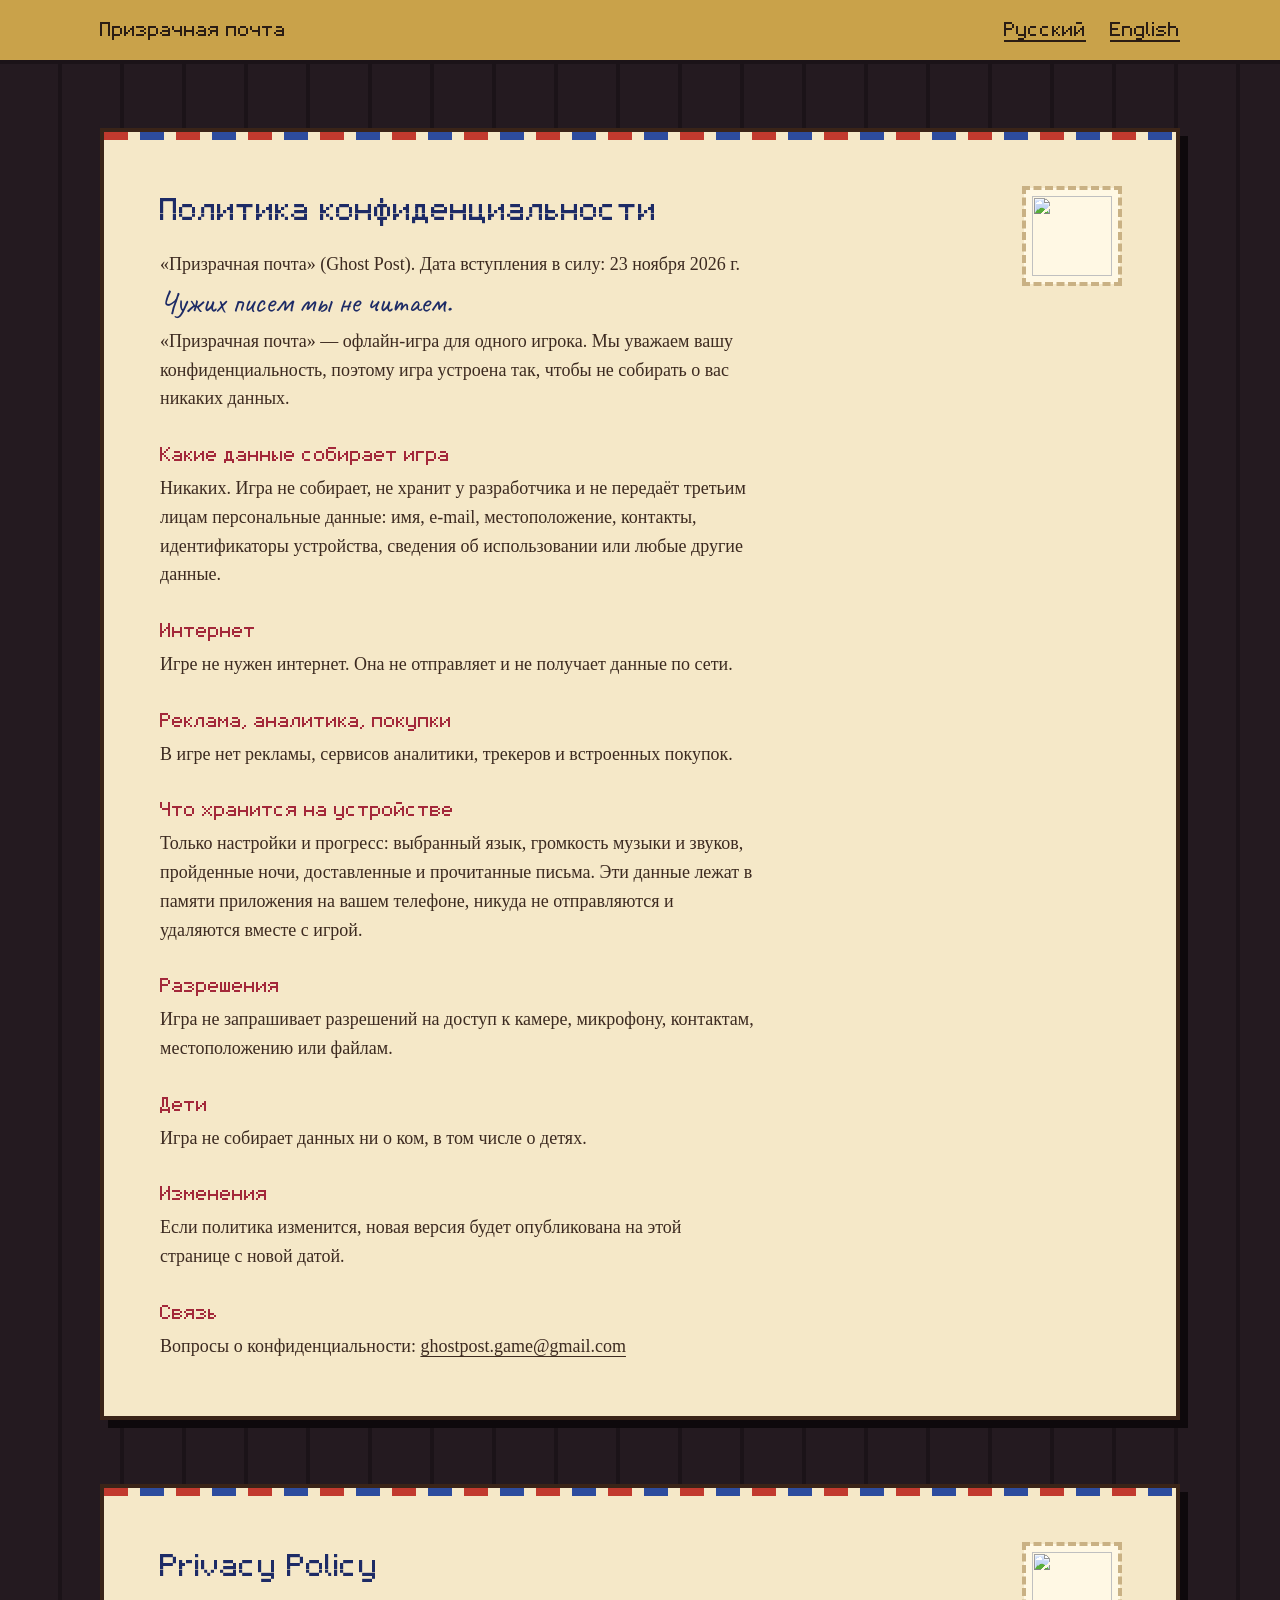
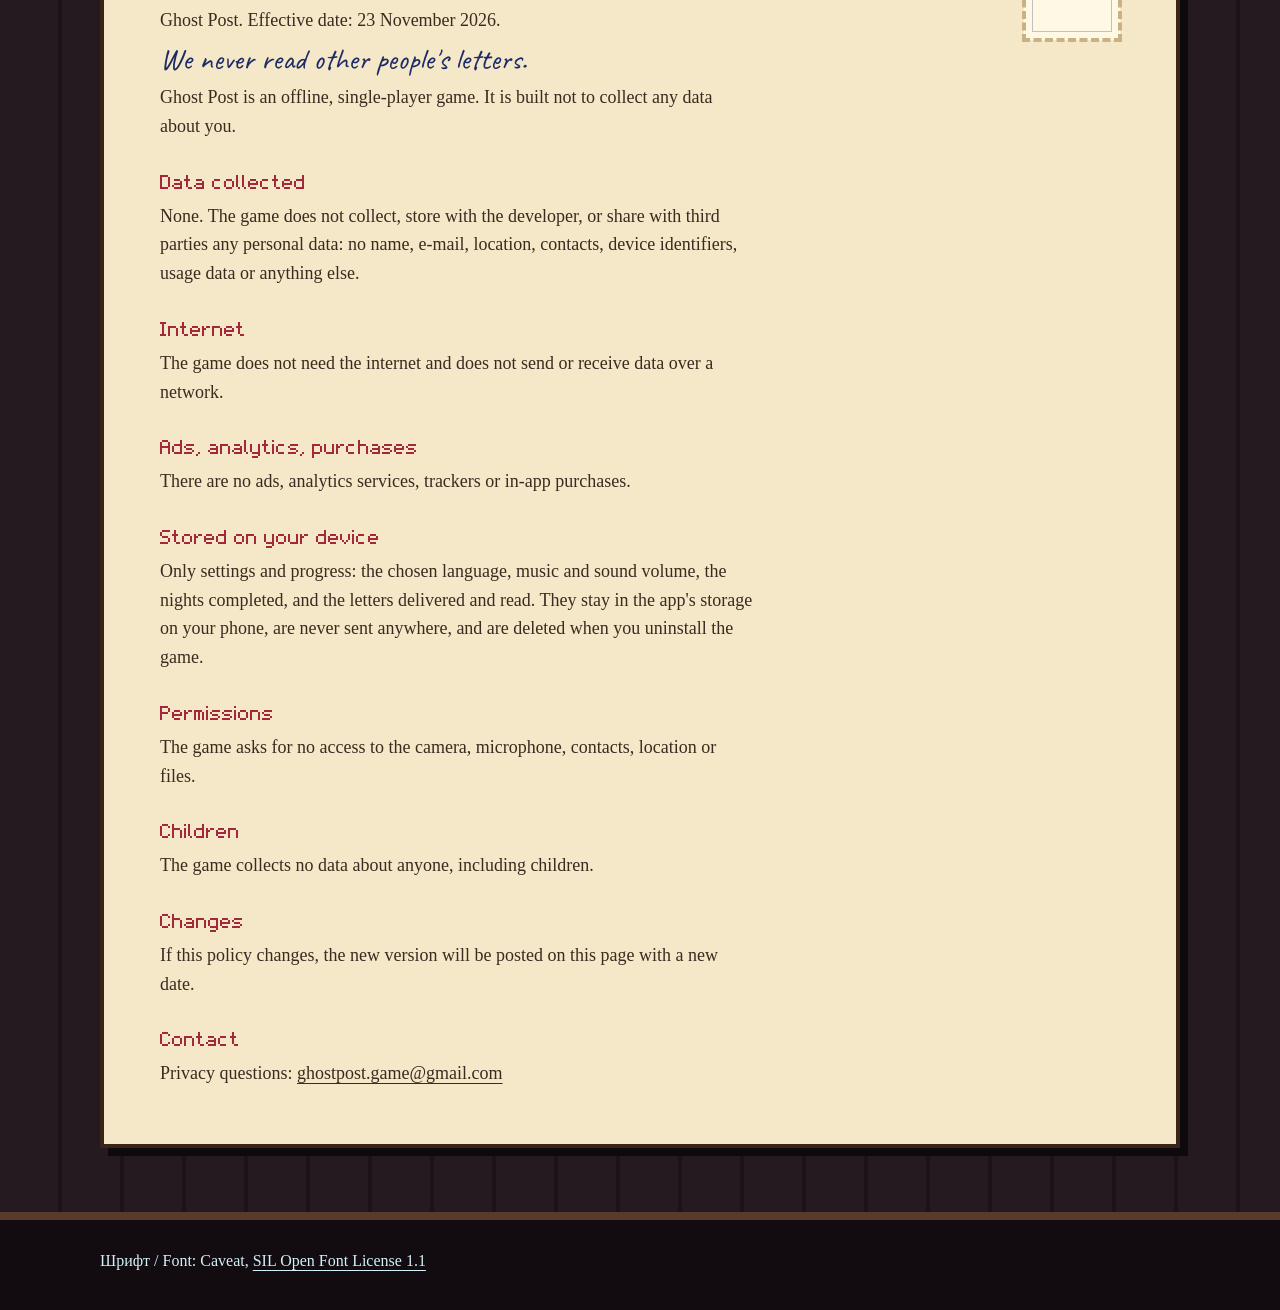
==== privacy.html @ e657dbdd "Add files via upload" ====
<!doctype html>
<html lang="ru">
<head>
<meta charset="utf-8">
<meta name="viewport" content="width=device-width, initial-scale=1">
<title>Политика конфиденциальности · Privacy Policy · Ghost Post</title>
<link rel="icon" href="img/icon_512.png">
<link rel="stylesheet" href="style.css">
</head>
<body>
<header class="bar pix"><div class="wrap">
  <a class="name" href="index.html">Призрачная почта</a>
  <a href="#ru">Русский</a>
  <a href="#en" lang="en">English</a>
</div></header>
<main class="wrap">

<article class="letter policy" id="ru">
  <div class="stamp"><img src="img/icon_512.png" alt=""></div>
  <h1>Политика конфиденциальности</h1>
  <p>«Призрачная почта» (Ghost Post). Дата вступления в силу: 23 ноября 2026 г.</p>
  <p class="hand">Чужих писем мы не читаем.</p>
  <p>«Призрачная почта» — офлайн-игра для одного игрока. Мы уважаем вашу конфиденциальность, поэтому игра устроена так, чтобы не собирать о вас никаких данных.</p>
  <h3>Какие данные собирает игра</h3>
  <p>Никаких. Игра не собирает, не хранит у разработчика и не передаёт третьим лицам персональные данные: имя, e-mail, местоположение, контакты, идентификаторы устройства, сведения об использовании или любые другие данные.</p>
  <h3>Интернет</h3>
  <p>Игре не нужен интернет. Она не отправляет и не получает данные по сети.</p>
  <h3>Реклама, аналитика, покупки</h3>
  <p>В игре нет рекламы, сервисов аналитики, трекеров и встроенных покупок.</p>
  <h3>Что хранится на устройстве</h3>
  <p>Только настройки и прогресс: выбранный язык, громкость музыки и звуков, пройденные ночи, доставленные и прочитанные письма. Эти данные лежат в памяти приложения на вашем телефоне, никуда не отправляются и удаляются вместе с игрой.</p>
  <h3>Разрешения</h3>
  <p>Игра не запрашивает разрешений на доступ к камере, микрофону, контактам, местоположению или файлам.</p>
  <h3>Дети</h3>
  <p>Игра не собирает данных ни о ком, в том числе о детях.</p>
  <h3>Изменения</h3>
  <p>Если политика изменится, новая версия будет опубликована на этой странице с новой датой.</p>
  <h3>Связь</h3>
  <p>Вопросы о конфиденциальности: <a href="mailto:ghostpost.game@gmail.com">ghostpost.game@gmail.com</a></p>
</article>

<article class="letter policy" id="en" lang="en">
  <div class="stamp"><img src="img/icon_512.png" alt=""></div>
  <h1>Privacy Policy</h1>
  <p>Ghost Post. Effective date: 23 November 2026.</p>
  <p class="hand">We never read other people's letters.</p>
  <p>Ghost Post is an offline, single-player game. It is built not to collect any data about you.</p>
  <h3>Data collected</h3>
  <p>None. The game does not collect, store with the developer, or share with third parties any personal data: no name, e-mail, location, contacts, device identifiers, usage data or anything else.</p>
  <h3>Internet</h3>
  <p>The game does not need the internet and does not send or receive data over a network.</p>
  <h3>Ads, analytics, purchases</h3>
  <p>There are no ads, analytics services, trackers or in-app purchases.</p>
  <h3>Stored on your device</h3>
  <p>Only settings and progress: the chosen language, music and sound volume, the nights completed, and the letters delivered and read. They stay in the app's storage on your phone, are never sent anywhere, and are deleted when you uninstall the game.</p>
  <h3>Permissions</h3>
  <p>The game asks for no access to the camera, microphone, contacts, location or files.</p>
  <h3>Children</h3>
  <p>The game collects no data about anyone, including children.</p>
  <h3>Changes</h3>
  <p>If this policy changes, the new version will be posted on this page with a new date.</p>
  <h3>Contact</h3>
  <p>Privacy questions: <a href="mailto:ghostpost.game@gmail.com">ghostpost.game@gmail.com</a></p>
</article>
</main>
<footer><div class="wrap">
  <p>Шрифт / Font: Caveat, <a href="https://openfontlicense.org">SIL Open Font License 1.1</a></p>
</div></footer>
</body>
</html>
---- style.css ----
@font-face { font-family: GhostPix; src: url(ghostpix.ttf); font-display: swap; }
@font-face { font-family: Caveat; src: url(caveat.ttf); font-display: swap; }
:root {
  --night: #070a1c; --sky: #10133a; --wood: #241a20; --plank: #2e2229;
  --paper: #f5e8c8; --line: #c9b184; --ink: #1d2b66; --text: #3c2a20;
  --gold: #c9a24a; --lamp: #ffcf6b; --ghost: #d2f1fa; --wax: #a3283a; --air: #2d4c9e;
}
* { box-sizing: border-box; }
html { color-scheme: dark; scroll-behavior: smooth; }
body {
  margin: 0; color: var(--ghost); font: 18px/1.6 Georgia, "Times New Roman", serif;
  background: repeating-linear-gradient(90deg, var(--wood) 0 58px, #1b1318 58px 62px);
}
h1, h2, h3, .pix { font-family: GhostPix, monospace; font-weight: 400; line-height: 1.2; }
a { color: inherit; text-underline-offset: 4px; }
:focus-visible { outline: 4px solid var(--lamp); outline-offset: 4px; }
[lang][hidden] { display: none; }
html[data-lang=ru] .en, html[data-lang=en] .ru { display: none; }
.wrap { width: min(1080px, 100% - 32px); margin-inline: auto; }

.bar { background: var(--gold); color: #2a1c14; border-bottom: 4px solid #1b1318; }
.bar .wrap { display: flex; flex-wrap: wrap; align-items: center; gap: 4px 24px; min-height: 60px; font-size: 24px; }
.bar .name { margin-right: auto; text-decoration: none; }
.bar a, .bar button { padding: 8px 0; }
.bar button { font: inherit; color: inherit; background: none; border: 0; cursor: pointer; text-decoration: underline; text-underline-offset: 4px; }

.hero { position: relative; background: var(--night); border-bottom: 8px solid #5a3a2a; overflow: hidden; }
.hero canvas { display: block; width: 100%; height: clamp(440px, 68vh, 620px); image-rendering: pixelated; cursor: pointer; touch-action: pan-y; }
.hero-text { position: absolute; inset: 32px 0 auto; pointer-events: none; text-align: center; padding-inline: 16px; }
h1 { margin: 0; font-size: clamp(36px, 7vw, 72px); color: #ffeccb; text-shadow: 4px 4px 0 #000; }
.hero-text p { margin: 4px 0 0; font: 30px/1.2 Caveat, cursive; color: #b5dcf2; }
.hint { position: absolute; inset: auto 0 10px; margin: 0; text-align: center; font-size: 24px; pointer-events: none; color: #ffeccb; text-shadow: 2px 2px 0 #000; padding-inline: 16px; }

.letter {
  position: relative; background: var(--paper); color: var(--text); border: 4px solid #3a2418;
  padding: clamp(24px, 5vw, 56px); margin-block: 64px; box-shadow: 8px 8px 0 #0e090c;
}
.letter::before, .air { background-image: repeating-linear-gradient(90deg, #c23a2e 0 24px, var(--paper) 24px 36px, var(--air) 36px 60px, var(--paper) 60px 72px); }
.letter::before { content: ""; position: absolute; inset: 0 0 auto; height: 8px; }
.letter h1, .letter h2 { color: var(--ink); text-shadow: none; margin: 0 0 16px; font-size: clamp(26px, 5vw, 38px); }
.letter p { max-width: 66ch; }
.hand { font: 30px/1.35 Caveat, cursive; color: var(--ink); }
.stamp { float: right; width: 96px; height: 96px; margin: 0 0 16px 24px; padding: 8px; background: #fff8e4; outline: 4px dashed var(--line); outline-offset: -2px; }
.stamp img { width: 100%; height: 100%; image-rendering: pixelated; display: block; }

.shots { display: grid; grid-template-columns: repeat(2, 1fr); gap: 24px; margin-block: 24px 64px; }
.shots figure { margin: 0; background: #e8dfcb; color: var(--text); padding: 10px 10px 6px; box-shadow: 6px 6px 0 #0e090c; }
.shots img { width: 100%; height: auto; display: block; }
.shots figcaption { font: 26px/1.3 Caveat, cursive; padding: 6px 4px; color: var(--ink); }
section > h2 { font-size: clamp(28px, 5vw, 42px); color: #ffeccb; text-shadow: 3px 3px 0 #000; margin: 64px 0 0; }

.facts { list-style: none; margin: 24px 0 64px; padding: 0; border-top: 4px solid #4a2f22; }
.facts li { display: flex; gap: 24px; align-items: baseline; padding: 12px 0; border-bottom: 4px solid #4a2f22; }
.facts b { flex: 0 0 72px; font: 36px/1 GhostPix, monospace; color: var(--lamp); text-align: right; }

.soon { display: block; width: fit-content; max-width: 100%; margin: 0 auto 72px; padding: 20px 36px; background: var(--wax); color: #ffeccb; font-size: 30px; text-align: center; border: 8px dotted var(--paper); outline: 8px solid var(--paper); outline-offset: -4px; }
footer { border-top: 8px solid #5a3a2a; background: #120c10; padding: 24px 0 32px; font-size: 16px; }
footer p { margin: 4px 0; }
.policy h3 { font-size: 24px; margin: 28px 0 4px; color: var(--wax); }
.policy p { margin: 4px 0 0; }
@media (max-width: 640px) {
  .shots { grid-template-columns: 1fr; }
  .stamp { width: 72px; height: 72px; }
  .policy .stamp { display: none; }
  .bar .wrap { font-size: 20px; column-gap: 14px; }
  .facts b { flex-basis: 48px; }
  .bar .wrap { padding-block: 6px; }
}
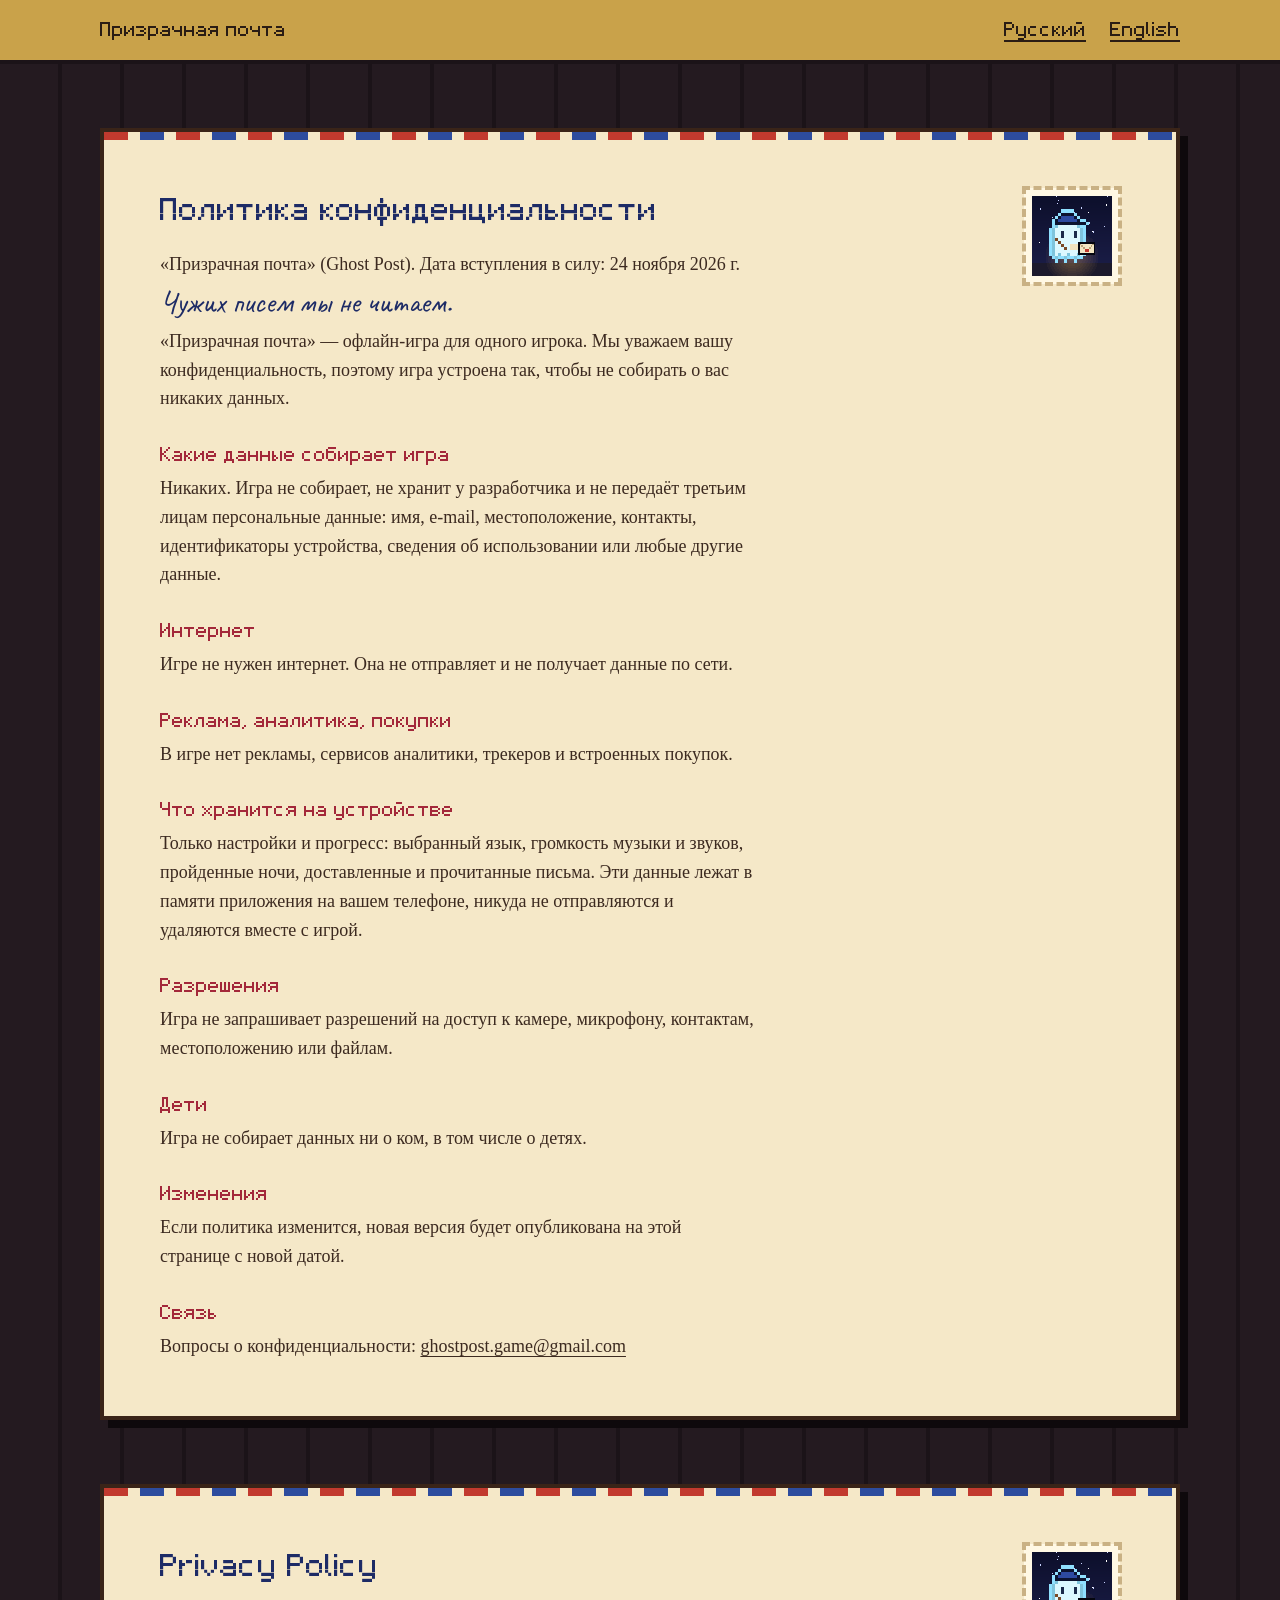
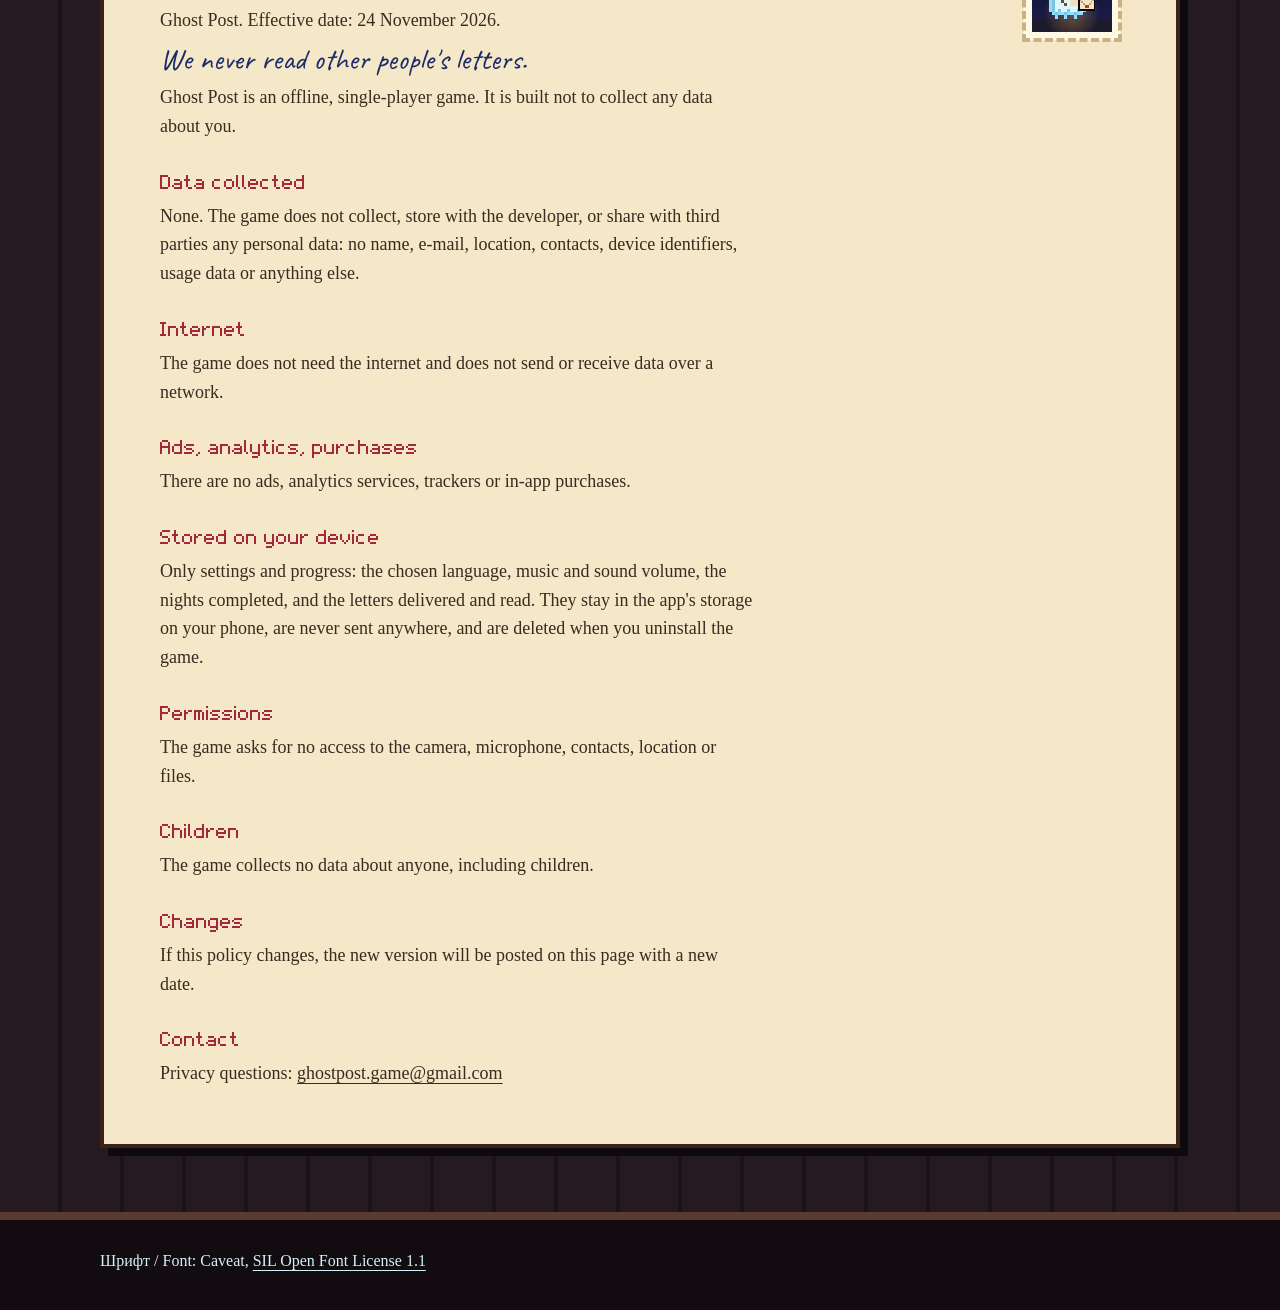
==== commit 4fb772ad: "Add files via upload" ====
--- a/privacy.html
+++ b/privacy.html
@@ -4,7 +4,7 @@
 <meta charset="utf-8">
 <meta name="viewport" content="width=device-width, initial-scale=1">
 <title>Политика конфиденциальности · Privacy Policy · Ghost Post</title>
-<link rel="icon" href="img/icon_512.png">
+<link rel="icon" href="icon_512.png">
 <link rel="stylesheet" href="style.css">
 </head>
 <body>
@@ -16,9 +16,9 @@
 <main class="wrap">
 
 <article class="letter policy" id="ru">
-  <div class="stamp"><img src="img/icon_512.png" alt=""></div>
+  <div class="stamp"><img src="icon_512.png" alt=""></div>
   <h1>Политика конфиденциальности</h1>
-  <p>«Призрачная почта» (Ghost Post). Дата вступления в силу: 23 ноября 2026 г.</p>
+  <p>«Призрачная почта» (Ghost Post). Дата вступления в силу: 24 ноября 2026 г.</p>
   <p class="hand">Чужих писем мы не читаем.</p>
   <p>«Призрачная почта» — офлайн-игра для одного игрока. Мы уважаем вашу конфиденциальность, поэтому игра устроена так, чтобы не собирать о вас никаких данных.</p>
   <h3>Какие данные собирает игра</h3>
@@ -40,9 +40,9 @@
 </article>
 
 <article class="letter policy" id="en" lang="en">
-  <div class="stamp"><img src="img/icon_512.png" alt=""></div>
+  <div class="stamp"><img src="icon_512.png" alt=""></div>
   <h1>Privacy Policy</h1>
-  <p>Ghost Post. Effective date: 23 November 2026.</p>
+  <p>Ghost Post. Effective date: 24 November 2026.</p>
   <p class="hand">We never read other people's letters.</p>
   <p>Ghost Post is an offline, single-player game. It is built not to collect any data about you.</p>
   <h3>Data collected</h3>
